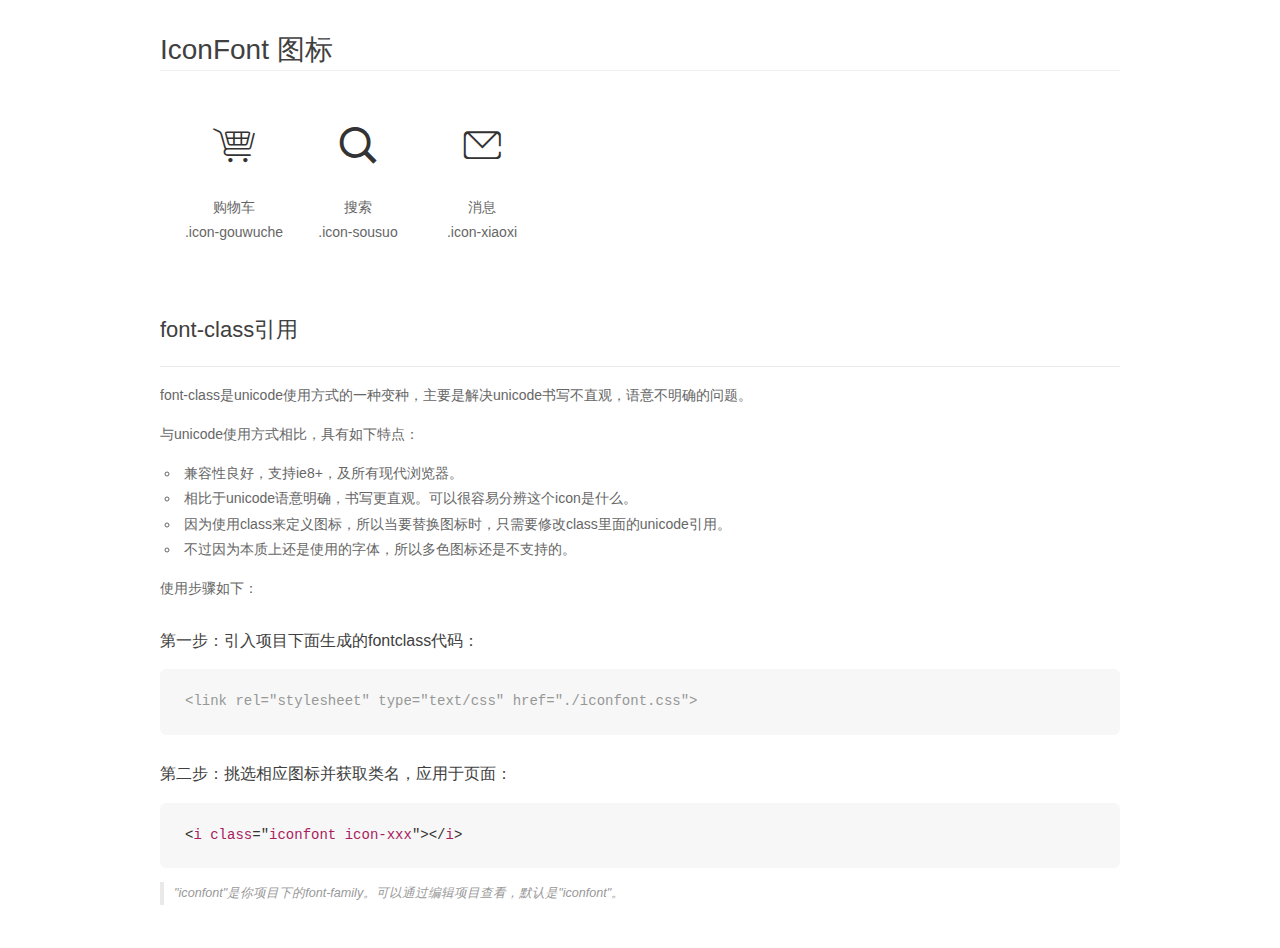
==== iconfont/demo_fontclass.html @ c10247a3 "日志" ====
<!DOCTYPE html>
<html>
<head>
    <meta charset="utf-8"/>
    <title>IconFont</title>
    <link rel="stylesheet" href="demo.css">
    <link rel="stylesheet" href="iconfont.css">
</head>
<body>
    <div class="main markdown">
        <h1>IconFont 图标</h1>
        <ul class="icon_lists clear">
            
                <li>
                <i class="icon iconfont icon-gouwuche"></i>
                    <div class="name">购物车</div>
                    <div class="fontclass">.icon-gouwuche</div>
                </li>
            
                <li>
                <i class="icon iconfont icon-sousuo"></i>
                    <div class="name">搜索</div>
                    <div class="fontclass">.icon-sousuo</div>
                </li>
            
                <li>
                <i class="icon iconfont icon-xiaoxi"></i>
                    <div class="name">消息</div>
                    <div class="fontclass">.icon-xiaoxi</div>
                </li>
            
        </ul>

        <h2 id="font-class-">font-class引用</h2>
        <hr>

        <p>font-class是unicode使用方式的一种变种，主要是解决unicode书写不直观，语意不明确的问题。</p>
        <p>与unicode使用方式相比，具有如下特点：</p>
        <ul>
        <li>兼容性良好，支持ie8+，及所有现代浏览器。</li>
        <li>相比于unicode语意明确，书写更直观。可以很容易分辨这个icon是什么。</li>
        <li>因为使用class来定义图标，所以当要替换图标时，只需要修改class里面的unicode引用。</li>
        <li>不过因为本质上还是使用的字体，所以多色图标还是不支持的。</li>
        </ul>
        <p>使用步骤如下：</p>
        <h3 id="-fontclass-">第一步：引入项目下面生成的fontclass代码：</h3>


        <pre><code class="lang-js hljs javascript"><span class="hljs-comment">&lt;link rel="stylesheet" type="text/css" href="./iconfont.css"&gt;</span></code></pre>
        <h3 id="-">第二步：挑选相应图标并获取类名，应用于页面：</h3>
        <pre><code class="lang-css hljs">&lt;<span class="hljs-selector-tag">i</span> <span class="hljs-selector-tag">class</span>="<span class="hljs-selector-tag">iconfont</span> <span class="hljs-selector-tag">icon-xxx</span>"&gt;&lt;/<span class="hljs-selector-tag">i</span>&gt;</code></pre>
        <blockquote>
        <p>"iconfont"是你项目下的font-family。可以通过编辑项目查看，默认是"iconfont"。</p>
        </blockquote>
    </div>
</body>
</html>
---- iconfont/demo.css ----
*{margin: 0;padding: 0;list-style: none;}
/*
KISSY CSS Reset
理念：1. reset 的目的不是清除浏览器的默认样式，这仅是部分工作。清除和重置是紧密不可分的。
2. reset 的目的不是让默认样式在所有浏览器下一致，而是减少默认样式有可能带来的问题。
3. reset 期望提供一套普适通用的基础样式。但没有银弹，推荐根据具体需求，裁剪和修改后再使用。
特色：1. 适应中文；2. 基于最新主流浏览器。
维护：玉伯<lifesinger@gmail.com>, 正淳<ragecarrier@gmail.com>
 */

/** 清除内外边距 **/
body, h1, h2, h3, h4, h5, h6, hr, p, blockquote, /* structural elements 结构元素 */
dl, dt, dd, ul, ol, li, /* list elements 列表元素 */
pre, /* text formatting elements 文本格式元素 */
form, fieldset, legend, button, input, textarea, /* form elements 表单元素 */
th, td /* table elements 表格元素 */ {
  margin: 0;
  padding: 0;
}

/** 设置默认字体 **/
body,
button, input, select, textarea /* for ie */ {
  font: 12px/1.5 tahoma, arial, \5b8b\4f53, sans-serif;
}
h1, h2, h3, h4, h5, h6 { font-size: 100%; }
address, cite, dfn, em, var { font-style: normal; } /* 将斜体扶正 */
code, kbd, pre, samp { font-family: courier new, courier, monospace; } /* 统一等宽字体 */
small { font-size: 12px; } /* 小于 12px 的中文很难阅读，让 small 正常化 */

/** 重置列表元素 **/
ul, ol { list-style: none; }

/** 重置文本格式元素 **/
a { text-decoration: none; }
a:hover { text-decoration: underline; }


/** 重置表单元素 **/
legend { color: #000; } /* for ie6 */
fieldset, img { border: 0; } /* img 搭车：让链接里的 img 无边框 */
button, input, select, textarea { font-size: 100%; } /* 使得表单元素在 ie 下能继承字体大小 */
/* 注：optgroup 无法扶正 */

/** 重置表格元素 **/
table { border-collapse: collapse; border-spacing: 0; }

/* 清除浮动 */
.ks-clear:after, .clear:after {
  content: '\20';
  display: block;
  height: 0;
  clear: both;
}
.ks-clear, .clear {
  *zoom: 1;
}

.main {
  padding: 30px 100px;
width: 960px;
margin: 0 auto;
}
.main h1{font-size:36px; color:#333; text-align:left;margin-bottom:30px; border-bottom: 1px solid #eee;}

.helps{margin-top:40px;}
.helps pre{
  padding:20px;
  margin:10px 0;
  border:solid 1px #e7e1cd;
  background-color: #fffdef;
  overflow: auto;
}

.icon_lists{
  width: 100% !important;

}

.icon_lists li{
  float:left;
  width: 100px;
  height:180px;
  text-align: center;
  list-style: none !important;
}
.icon_lists .icon{
  font-size: 42px;
  line-height: 100px;
  margin: 10px 0;
  color:#333;
  -webkit-transition: font-size 0.25s ease-out 0s;
  -moz-transition: font-size 0.25s ease-out 0s;
  transition: font-size 0.25s ease-out 0s;

}
.icon_lists .icon:hover{
  font-size: 100px;
}



.markdown {
  color: #666;
  font-size: 14px;
  line-height: 1.8;
}

.highlight {
  line-height: 1.5;
}

.markdown img {
  vertical-align: middle;
  max-width: 100%;
}

.markdown h1 {
  color: #404040;
  font-weight: 500;
  line-height: 40px;
  margin-bottom: 24px;
}

.markdown h2,
.markdown h3,
.markdown h4,
.markdown h5,
.markdown h6 {
  color: #404040;
  margin: 1.6em 0 0.6em 0;
  font-weight: 500;
  clear: both;
}

.markdown h1 {
  font-size: 28px;
}

.markdown h2 {
  font-size: 22px;
}

.markdown h3 {
  font-size: 16px;
}

.markdown h4 {
  font-size: 14px;
}

.markdown h5 {
  font-size: 12px;
}

.markdown h6 {
  font-size: 12px;
}

.markdown hr {
  height: 1px;
  border: 0;
  background: #e9e9e9;
  margin: 16px 0;
  clear: both;
}

.markdown p,
.markdown pre {
  margin: 1em 0;
}

.markdown > p,
.markdown > blockquote,
.markdown > .highlight,
.markdown > ol,
.markdown > ul {
  width: 80%;
}

.markdown ul > li {
  list-style: circle;
}

.markdown > ul li,
.markdown blockquote ul > li {
  margin-left: 20px;
  padding-left: 4px;
}

.markdown > ul li p,
.markdown > ol li p {
  margin: 0.6em 0;
}

.markdown ol > li {
  list-style: decimal;
}

.markdown > ol li,
.markdown blockquote ol > li {
  margin-left: 20px;
  padding-left: 4px;
}

.markdown code {
  margin: 0 3px;
  padding: 0 5px;
  background: #eee;
  border-radius: 3px;
}

.markdown pre {
  border-radius: 6px;
  background: #f7f7f7;
  padding: 20px;
}

.markdown pre code {
  border: none;
  background: #f7f7f7;
  margin: 0;
}

.markdown strong,
.markdown b {
  font-weight: 600;
}

.markdown > table {
  border-collapse: collapse;
  border-spacing: 0px;
  empty-cells: show;
  border: 1px solid #e9e9e9;
  width: 95%;
  margin-bottom: 24px;
}

.markdown > table th {
  white-space: nowrap;
  color: #333;
  font-weight: 600;

}

.markdown > table th,
.markdown > table td {
  border: 1px solid #e9e9e9;
  padding: 8px 16px;
  text-align: left;
}

.markdown > table th {
  background: #F7F7F7;
}

.markdown blockquote {
  font-size: 90%;
  color: #999;
  border-left: 4px solid #e9e9e9;
  padding-left: 0.8em;
  margin: 1em 0;
  font-style: italic;
}

.markdown blockquote p {
  margin: 0;
}

.markdown .anchor {
  opacity: 0;
  transition: opacity 0.3s ease;
  margin-left: 8px;
}

.markdown .waiting {
  color: #ccc;
}

.markdown h1:hover .anchor,
.markdown h2:hover .anchor,
.markdown h3:hover .anchor,
.markdown h4:hover .anchor,
.markdown h5:hover .anchor,
.markdown h6:hover .anchor {
  opacity: 1;
  display: inline-block;
}

.markdown > br,
.markdown > p > br {
  clear: both;
}


.hljs {
  display: block;
  background: white;
  padding: 0.5em;
  color: #333333;
  overflow-x: auto;
}

.hljs-comment,
.hljs-meta {
  color: #969896;
}

.hljs-string,
.hljs-variable,
.hljs-template-variable,
.hljs-strong,
.hljs-emphasis,
.hljs-quote {
  color: #df5000;
}

.hljs-keyword,
.hljs-selector-tag,
.hljs-type {
  color: #a71d5d;
}

.hljs-literal,
.hljs-symbol,
.hljs-bullet,
.hljs-attribute {
  color: #0086b3;
}

.hljs-section,
.hljs-name {
  color: #63a35c;
}

.hljs-tag {
  color: #333333;
}

.hljs-title,
.hljs-attr,
.hljs-selector-id,
.hljs-selector-class,
.hljs-selector-attr,
.hljs-selector-pseudo {
  color: #795da3;
}

.hljs-addition {
  color: #55a532;
  background-color: #eaffea;
}

.hljs-deletion {
  color: #bd2c00;
  background-color: #ffecec;
}

.hljs-link {
  text-decoration: underline;
}

pre{
  background: #fff;
}
---- iconfont/iconfont.css ----
@font-face {font-family: "iconfont";
  src: url('iconfont.eot?t=1510629363203'); /* IE9*/
  src: url('iconfont.eot?t=1510629363203#iefix') format('embedded-opentype'), /* IE6-IE8 */
  url('[data-uri]') format('woff'),
  url('iconfont.ttf?t=1510629363203') format('truetype'), /* chrome, firefox, opera, Safari, Android, iOS 4.2+*/
  url('iconfont.svg?t=1510629363203#iconfont') format('svg'); /* iOS 4.1- */
}

.iconfont {
  font-family:"iconfont" !important;
  font-size:16px;
  font-style:normal;
  -webkit-font-smoothing: antialiased;
  -moz-osx-font-smoothing: grayscale;
}

.icon-gouwuche:before { content: "\e66b"; }

.icon-sousuo:before { content: "\e960"; }

.icon-xiaoxi:before { content: "\e6be"; }
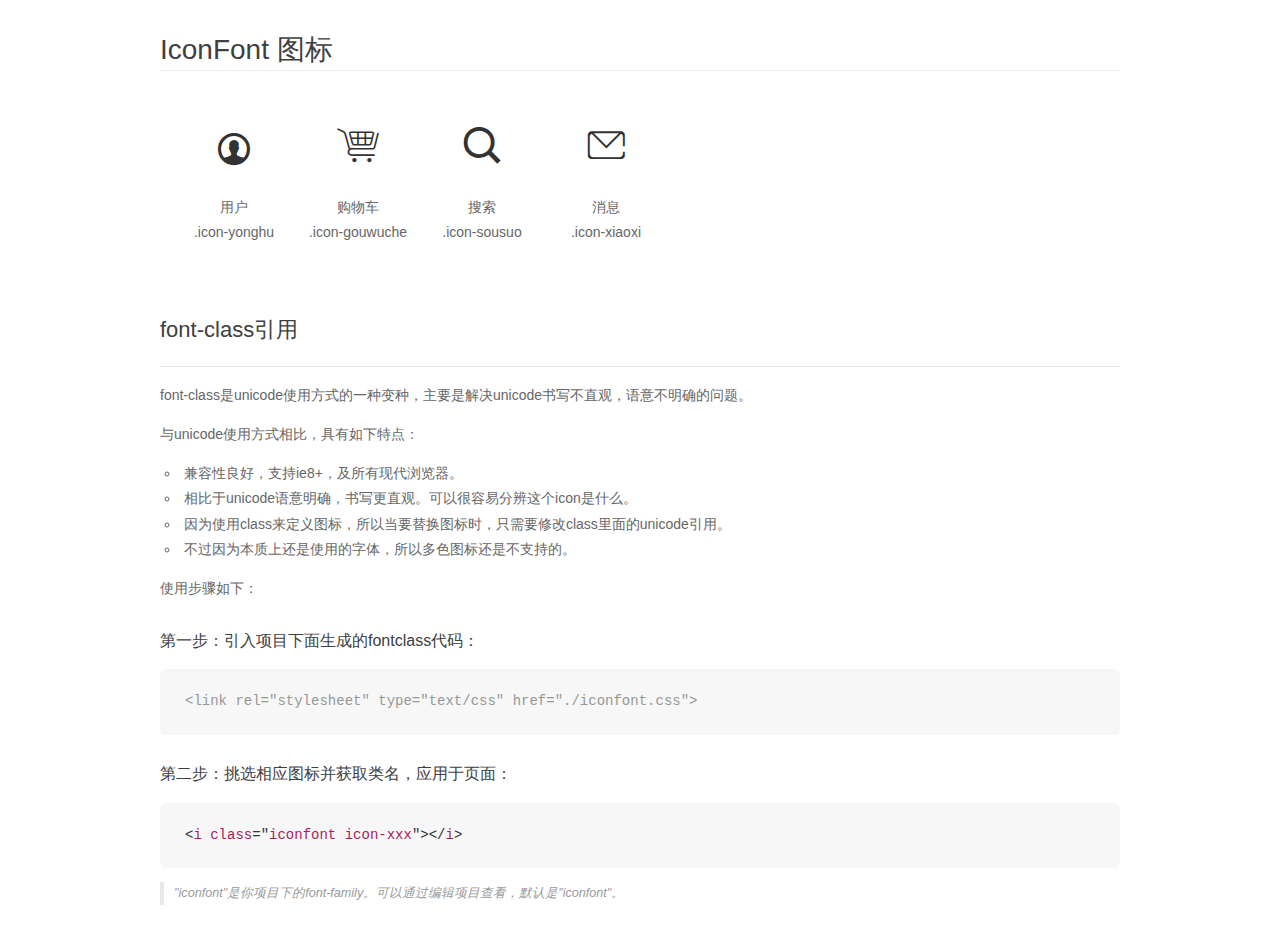
==== commit 8f97567b: "日志" ====
--- a/iconfont/demo_fontclass.html
+++ b/iconfont/demo_fontclass.html
@@ -11,6 +11,12 @@
     <div class="main markdown">
         <h1>IconFont 图标</h1>
         <ul class="icon_lists clear">
+            
+                <li>
+                <i class="icon iconfont icon-yonghu"></i>
+                    <div class="name">用户</div>
+                    <div class="fontclass">.icon-yonghu</div>
+                </li>
             
                 <li>
                 <i class="icon iconfont icon-gouwuche"></i>
--- a/iconfont/iconfont.css
+++ b/iconfont/iconfont.css
@@ -1,10 +1,10 @@
 
 @font-face {font-family: "iconfont";
-  src: url('iconfont.eot?t=1510629363203'); /* IE9*/
-  src: url('iconfont.eot?t=1510629363203#iefix') format('embedded-opentype'), /* IE6-IE8 */
-  url('[data-uri]') format('woff'),
-  url('iconfont.ttf?t=1510629363203') format('truetype'), /* chrome, firefox, opera, Safari, Android, iOS 4.2+*/
-  url('iconfont.svg?t=1510629363203#iconfont') format('svg'); /* iOS 4.1- */
+  src: url('iconfont.eot?t=1510841617277'); /* IE9*/
+  src: url('iconfont.eot?t=1510841617277#iefix') format('embedded-opentype'), /* IE6-IE8 */
+  url('[data-uri]') format('woff'),
+  url('iconfont.ttf?t=1510841617277') format('truetype'), /* chrome, firefox, opera, Safari, Android, iOS 4.2+*/
+  url('iconfont.svg?t=1510841617277#iconfont') format('svg'); /* iOS 4.1- */
 }
 
 .iconfont {
@@ -15,6 +15,8 @@
   -moz-osx-font-smoothing: grayscale;
 }
 
+.icon-yonghu:before { content: "\e624"; }
+
 .icon-gouwuche:before { content: "\e66b"; }
 
 .icon-sousuo:before { content: "\e960"; }
